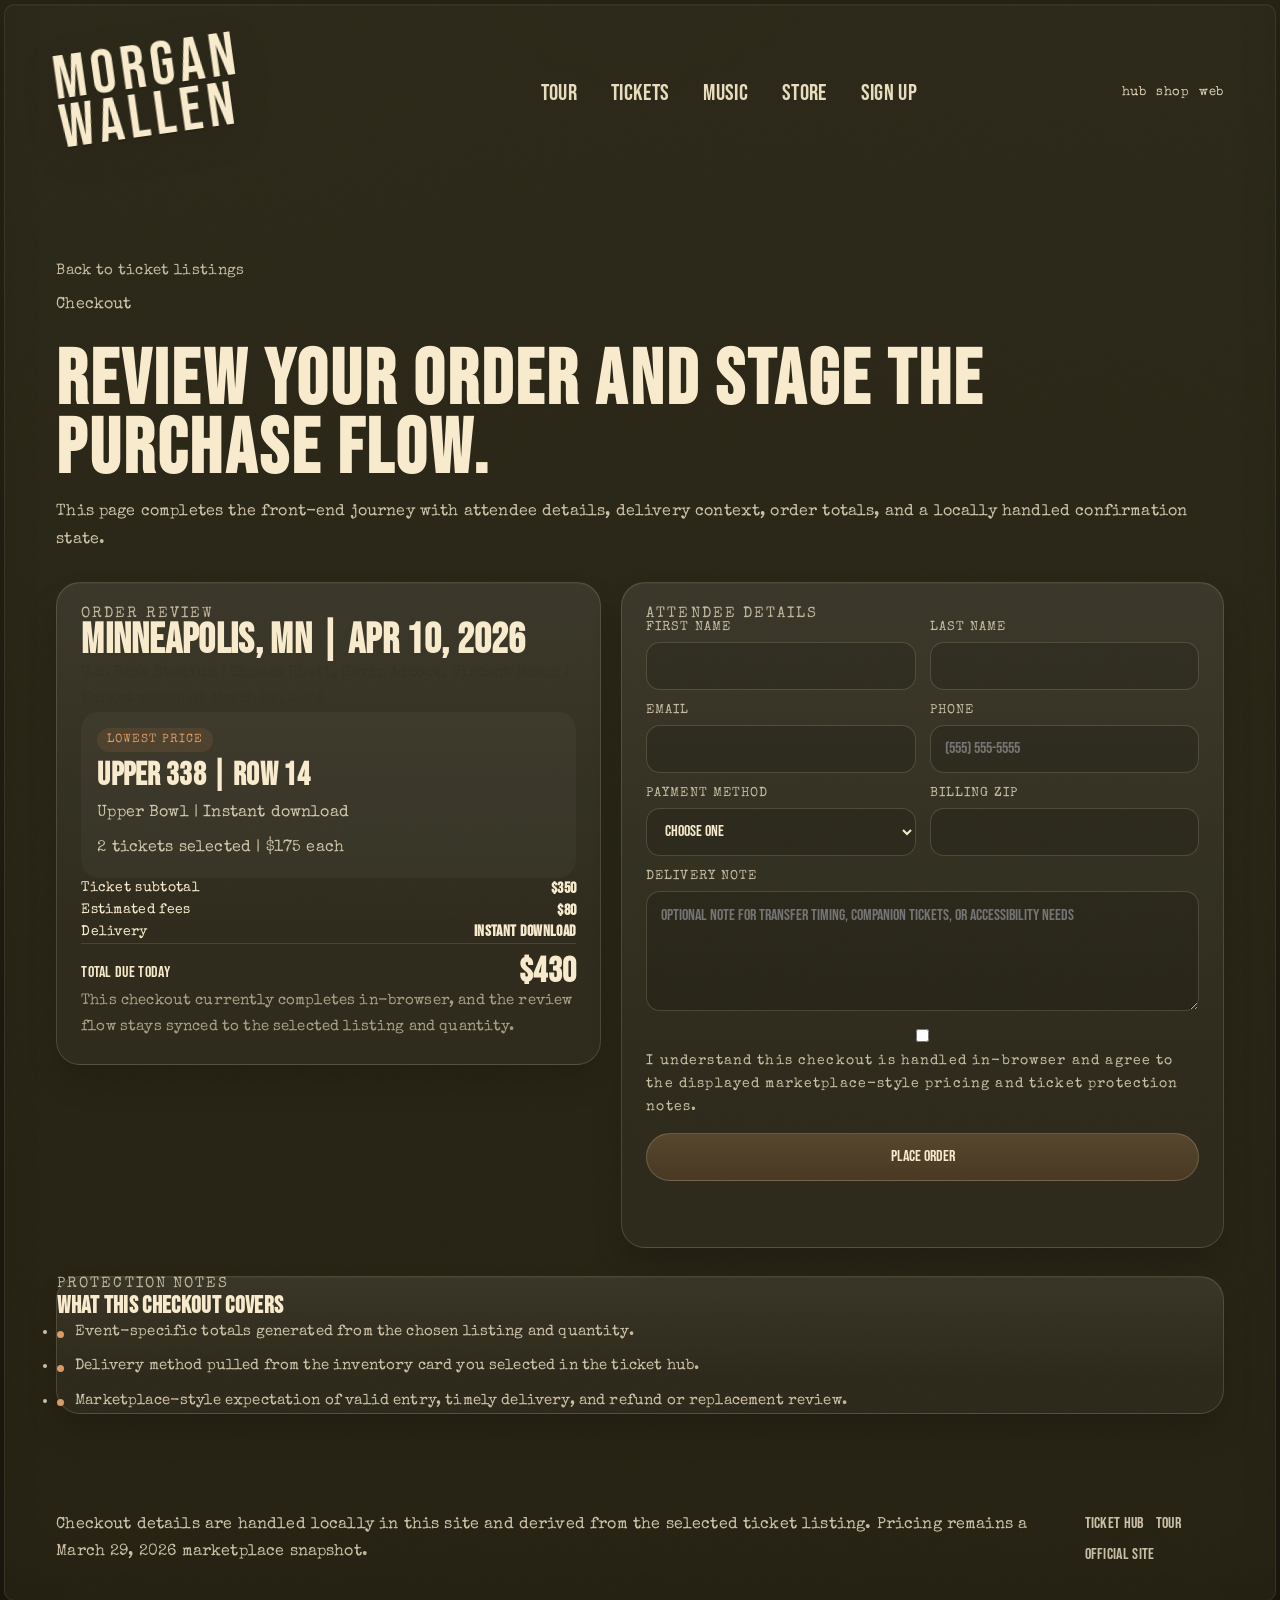
==== checkout.html @ 9720c60f "Initial commit" ====
<!DOCTYPE html>
<html lang="en">
<head>
  <meta charset="UTF-8" />
  <meta name="viewport" content="width=device-width, initial-scale=1.0" />
  <title>Morgan Wallen Tickets | Checkout</title>
  <link rel="preconnect" href="https://fonts.googleapis.com" />
  <link rel="preconnect" href="https://fonts.gstatic.com" crossorigin />
  <link href="https://fonts.googleapis.com/css2?family=Bebas+Neue&family=Special+Elite&display=swap" rel="stylesheet" />
  <link rel="stylesheet" href="specialized.css" />
  <script src="site.js" defer></script>
</head>
<body data-page="checkout">
  <div class="site-shell">
    <header class="topbar">
      <a class="brand" href="index.html#home" aria-label="Morgan Wallen home">
        <span>Morgan</span>
        <span>Wallen</span>
      </a>

      <nav aria-label="Primary">
        <ul class="nav-links">
          <li><a href="index.html#tour">Tour</a></li>
          <li><a href="tickets.html">Tickets</a></li>
          <li><a href="index.html#music">Music</a></li>
          <li><a href="index.html#store">Store</a></li>
          <li><a href="index.html#signup">Sign Up</a></li>
        </ul>
      </nav>

      <div class="socials" aria-label="Quick links">
        <a class="social-link" href="tickets.html" aria-label="Ticket hub">hub</a>
        <a class="social-link" href="https://shop.morganwallen.com/" target="_blank" rel="noreferrer" aria-label="Official store">shop</a>
        <a class="social-link" href="https://morganwallen.com/" target="_blank" rel="noreferrer" aria-label="Official site">web</a>
      </div>
    </header>

    <main class="checkout-page">
      <noscript class="no-script">Enable JavaScript to load the selected event and submit the checkout form.</noscript>

      <section class="checkout-hero">
        <a class="back-link" id="checkoutBackLink" href="tickets.html">Back to ticket listings</a>
        <p class="eyebrow">Checkout</p>
        <h1>Review your order and stage the purchase flow.</h1>
        <p>
          This page completes the front-end journey with attendee details, delivery context, order totals, and a locally handled confirmation state.
        </p>
      </section>

      <section class="checkout-layout">
        <article class="checkout-panel">
          <p class="eyebrow">Order Review</p>
          <h2 id="checkoutEventTitle">Loading event...</h2>
          <p class="checkout-meta" id="checkoutEventMeta"></p>

          <div class="checkout-ticket-card" id="checkoutTicketCard"></div>

          <div class="checkout-line">
            <span>Ticket subtotal</span>
            <strong id="checkoutSubtotal">$0</strong>
          </div>

          <div class="checkout-line">
            <span>Estimated fees</span>
            <strong id="checkoutFees">$0</strong>
          </div>

          <div class="checkout-line">
            <span>Delivery</span>
            <strong id="checkoutDeliveryValue">Mobile transfer</strong>
          </div>

          <div class="checkout-total">
            <span>Total due today</span>
            <strong id="checkoutTotal">$0</strong>
          </div>

          <p class="field-help">
            This checkout currently completes in-browser, and the review flow stays synced to the selected listing and quantity.
          </p>
        </article>

        <article class="checkout-panel">
          <p class="eyebrow">Attendee Details</p>
          <form class="checkout-form" id="checkoutForm">
            <div class="checkout-field-grid">
              <label class="checkout-field">
                <span>First name</span>
                <input type="text" name="firstName" required />
              </label>

              <label class="checkout-field">
                <span>Last name</span>
                <input type="text" name="lastName" required />
              </label>
            </div>

            <div class="checkout-field-grid">
              <label class="checkout-field">
                <span>Email</span>
                <input type="email" name="email" required />
              </label>

              <label class="checkout-field">
                <span>Phone</span>
                <input type="tel" name="phone" placeholder="(555) 555-5555" required />
              </label>
            </div>

            <div class="checkout-field-grid">
              <label class="checkout-field">
                <span>Payment method</span>
                <select name="paymentMethod" required>
                  <option value="">Choose one</option>
                  <option value="card">Card</option>
                  <option value="paypal">PayPal</option>
                  <option value="apple-pay">Apple Pay</option>
                </select>
              </label>

              <label class="checkout-field">
                <span>Billing zip</span>
                <input type="text" name="zip" maxlength="10" required />
              </label>
            </div>

            <label class="checkout-field">
              <span>Delivery note</span>
              <textarea name="note" placeholder="Optional note for transfer timing, companion tickets, or accessibility needs"></textarea>
            </label>

            <label class="checkbox-row">
              <input type="checkbox" name="terms" required />
              <span>I understand this checkout is handled in-browser and agree to the displayed marketplace-style pricing and ticket protection notes.</span>
            </label>

            <button class="checkout-submit" type="submit">Place Order</button>
          </form>

          <p class="form-message" id="checkoutMessage" aria-live="polite"></p>
        </article>
      </section>

      <section class="help-panel">
        <p class="eyebrow">Protection Notes</p>
        <h2>What this checkout covers</h2>

        <ul class="help-list">
          <li>Event-specific totals generated from the chosen listing and quantity.</li>
          <li>Delivery method pulled from the inventory card you selected in the ticket hub.</li>
          <li>Marketplace-style expectation of valid entry, timely delivery, and refund or replacement review.</li>
        </ul>
      </section>
    </main>

    <footer class="site-footer">
      <p>
        Checkout details are handled locally in this site and derived from the selected ticket listing. Pricing remains a March 29, 2026 marketplace snapshot.
      </p>

      <div class="footer-links">
        <a href="tickets.html">Ticket Hub</a>
        <a href="index.html#tour">Tour</a>
        <a href="https://morganwallen.com/" target="_blank" rel="noreferrer">Official Site</a>
      </div>
    </footer>
  </div>
</body>
</html>
---- specialized.css ----
:root {
  --night: #2a2718;
  --night-soft: #221f13;
  --night-lift: #393423;
  --paper: #e7d4a8;
  --paper-soft: #f2e3bf;
  --paper-deep: #dcc38f;
  --paper-line: rgba(74, 63, 37, 0.5);
  --ink: #373222;
  --ink-soft: rgba(55, 50, 34, 0.72);
  --cream: #f8ebcd;
  --accent: #be7b4a;
  --accent-strong: #da9b64;
  --accent-soft: rgba(190, 123, 74, 0.14);
  --card-dark: rgba(255, 247, 227, 0.06);
  --card-border: rgba(255, 240, 205, 0.14);
  --shadow: rgba(0, 0, 0, 0.26);
  --success: #31583d;
}

* {
  box-sizing: border-box;
  margin: 0;
  padding: 0;
}

html {
  scroll-behavior: smooth;
}

body {
  min-height: 100vh;
  background: linear-gradient(180deg, #262315 0%, #1c190f 100%);
  color: var(--cream);
  font-family: "Bebas Neue", sans-serif;
  letter-spacing: 0.02em;
  overflow-x: hidden;
}

body::before,
body::after {
  content: "";
  position: fixed;
  inset: 0;
  pointer-events: none;
}

body::before {
  opacity: 0.09;
  background-image:
    url("data:image/svg+xml,%3Csvg xmlns='http://www.w3.org/2000/svg' width='180' height='180' viewBox='0 0 180 180'%3E%3Cfilter id='n'%3E%3CfeTurbulence type='fractalNoise' baseFrequency='0.78' numOctaves='2'/%3E%3C/filter%3E%3Crect width='100%25' height='100%25' filter='url(%23n)' opacity='0.88'/%3E%3C/svg%3E");
  mix-blend-mode: soft-light;
}

body::after {
  opacity: 0.08;
  background:
    radial-gradient(circle at top, rgba(255, 245, 215, 0.05), transparent 26%),
    linear-gradient(180deg, rgba(255, 255, 255, 0.03), transparent 18%);
}

a {
  color: inherit;
}

button,
input,
select,
textarea {
  font: inherit;
}

.site-shell {
  position: relative;
  isolation: isolate;
  width: min(calc(100% - 8px), 1920px);
  min-height: calc(100vh - 8px);
  margin: 4px auto;
  overflow: hidden;
  border: 1px solid rgba(255, 240, 205, 0.08);
  border-radius: 10px;
  background: linear-gradient(180deg, #2b2819 0%, #262213 100%);
  box-shadow:
    0 16px 36px rgba(0, 0, 0, 0.24),
    inset 0 1px 0 rgba(255, 255, 255, 0.04);
}

.site-shell::before,
.site-shell::after {
  content: "";
  position: absolute;
  inset: 0;
  pointer-events: none;
}

.site-shell::before {
  opacity: 0.2;
  background:
    radial-gradient(circle at 18% 16%, rgba(255, 255, 255, 0.04), transparent 24%),
    url("data:image/svg+xml,%3Csvg xmlns='http://www.w3.org/2000/svg' width='260' height='260' viewBox='0 0 260 260'%3E%3Cfilter id='n'%3E%3CfeTurbulence type='fractalNoise' baseFrequency='0.95' numOctaves='2'/%3E%3C/filter%3E%3Crect width='100%25' height='100%25' filter='url(%23n)' opacity='0.6'/%3E%3C/svg%3E");
  mix-blend-mode: overlay;
}

.site-shell::after {
  box-shadow: inset 0 -30px 40px rgba(0, 0, 0, 0.08);
}

.topbar {
  position: relative;
  z-index: 2;
  display: grid;
  grid-template-columns: minmax(220px, 280px) minmax(0, 1fr) auto;
  align-items: center;
  gap: 34px;
  padding: clamp(26px, 3vw, 42px) clamp(24px, 4vw, 58px) 48px;
}

.brand {
  display: inline-flex;
  flex-direction: column;
  align-items: flex-start;
  width: fit-content;
  text-decoration: none;
  color: var(--cream);
  transform: rotate(-8deg);
  filter: drop-shadow(0 10px 18px rgba(0, 0, 0, 0.12));
}

.brand span {
  display: block;
  font-size: clamp(3.9rem, 4.3vw, 5.8rem);
  line-height: 0.79;
  letter-spacing: 0.08em;
  text-shadow: 0 2px 0 rgba(0, 0, 0, 0.12);
}

.nav-links {
  display: flex;
  justify-content: center;
  flex-wrap: wrap;
  gap: 18px 34px;
  list-style: none;
}

.nav-links a {
  display: inline-flex;
  align-items: center;
  min-height: 42px;
  color: rgba(248, 235, 205, 0.92);
  text-decoration: none;
  font-size: clamp(1.45rem, 1.6vw, 2rem);
  transition: color 0.2s ease, transform 0.2s ease;
}

.nav-links a:hover,
.nav-links a:focus-visible,
.social-link:hover,
.social-link:focus-visible,
.footer-links a:hover,
.footer-links a:focus-visible,
.text-link:hover,
.text-link:focus-visible,
.back-link:hover,
.back-link:focus-visible {
  color: #fff8e8;
  transform: translateY(-2px);
}

.socials {
  display: flex;
  align-items: center;
  justify-content: flex-end;
  flex-wrap: wrap;
  gap: 10px;
}

.social-link {
  display: inline-flex;
  align-items: center;
  justify-content: center;
  min-height: 34px;
  text-decoration: none;
  color: rgba(248, 235, 205, 0.88);
  font-family: "Special Elite", serif;
  font-size: 0.82rem;
  letter-spacing: 0.04em;
  transition: transform 0.2s ease, color 0.2s ease;
}

.no-script {
  display: block;
  margin: 0 58px 24px;
  padding: 14px 16px;
  border: 1px solid rgba(255, 240, 205, 0.18);
  border-radius: 16px;
  background: rgba(255, 255, 255, 0.03);
  color: rgba(248, 235, 205, 0.88);
  font-family: "Special Elite", serif;
  font-size: 0.92rem;
}

.hero-stage,
.content-stage,
.signup-stage,
.ticket-page,
.checkout-page {
  position: relative;
  z-index: 1;
}

.hero-stage {
  display: grid;
  grid-template-columns: minmax(0, 1.1fr) minmax(320px, 0.9fr);
  gap: 28px;
  padding: 0 clamp(24px, 4vw, 58px) 74px;
}

.hero-copy,
.hero-panel,
.content-stage,
.signup-stage,
.ticket-page,
.checkout-page {
  animation: settle-in 0.7s ease both;
}

.eyebrow {
  font-family: "Special Elite", serif;
  font-size: 0.92rem;
  letter-spacing: 0.14em;
  text-transform: uppercase;
  color: rgba(248, 235, 205, 0.7);
}

.hero-copy h1,
.ticket-hero h1,
.checkout-hero h1 {
  margin-top: 14px;
  font-size: clamp(4.4rem, 6vw, 7.2rem);
  line-height: 0.9;
  letter-spacing: 0.04em;
}

.hero-text,
.section-header p,
.signup-copy p,
.ticket-hero p,
.checkout-hero p,
.faq-stage p,
.site-footer p,
.market-caption,
.order-note,
.form-message {
  font-family: "Special Elite", serif;
  font-size: 1rem;
  line-height: 1.7;
  letter-spacing: 0.01em;
  color: rgba(248, 235, 205, 0.78);
  text-transform: none;
}

.hero-actions,
.album-actions,
.footer-links {
  display: flex;
  flex-wrap: wrap;
  gap: 12px;
}

.hero-actions {
  margin-top: 22px;
}

.button,
.button-secondary,
.button-small,
.listing-button,
.checkout-submit,
.empty-button {
  display: inline-flex;
  align-items: center;
  justify-content: center;
  min-height: 48px;
  padding: 0 18px;
  border: 1px solid rgba(255, 240, 205, 0.18);
  border-radius: 999px;
  background: linear-gradient(180deg, rgba(218, 155, 100, 0.24), rgba(190, 123, 74, 0.18));
  color: var(--cream);
  text-decoration: none;
  cursor: pointer;
  transition: transform 0.2s ease, background-color 0.2s ease, border-color 0.2s ease;
}

.button:hover,
.button:focus-visible,
.button-secondary:hover,
.button-secondary:focus-visible,
.button-small:hover,
.button-small:focus-visible,
.listing-button:hover,
.listing-button:focus-visible,
.checkout-submit:hover,
.checkout-submit:focus-visible,
.empty-button:hover,
.empty-button:focus-visible {
  transform: translateY(-2px);
  border-color: rgba(255, 240, 205, 0.34);
}

.button-secondary,
.button-small.button-secondary {
  background: rgba(255, 255, 255, 0.04);
}

.button-small {
  min-height: 40px;
  padding: 0 14px;
  font-size: 1rem;
}

.hero-notes {
  display: grid;
  gap: 10px;
  margin-top: 22px;
  list-style: none;
}

.hero-notes li,
.summary-protection li,
.policy-list li,
.help-list li {
  position: relative;
  padding-left: 18px;
  font-family: "Special Elite", serif;
  font-size: 0.95rem;
  line-height: 1.6;
  color: rgba(248, 235, 205, 0.78);
  text-transform: none;
}

.hero-notes li::before,
.summary-protection li::before,
.policy-list li::before,
.help-list li::before {
  content: "";
  position: absolute;
  left: 0;
  top: 0.72em;
  width: 7px;
  height: 7px;
  border-radius: 50%;
  background: var(--accent-strong);
}

.hero-panel {
  display: grid;
  gap: 18px;
}

.album-card,
.stat-card,
.media-card,
.music-card,
.merch-card,
.ticket-hero-note,
.filter-bar,
.market-card,
.zone-stage,
.listings-stage,
.listing-card,
.summary-card,
.faq-stage,
.related-card,
.checkout-panel,
.help-panel {
  border: 1px solid var(--card-border);
  border-radius: 24px;
  box-shadow:
    0 18px 30px rgba(0, 0, 0, 0.16),
    inset 0 1px 0 rgba(255, 255, 255, 0.04);
}

.album-card,
.stat-card,
.ticket-hero-note,
.filter-bar,
.summary-card,
.checkout-panel,
.help-panel {
  background:
    linear-gradient(180deg, rgba(255, 255, 255, 0.05), transparent 72%),
    rgba(255, 255, 255, 0.03);
}

.album-card {
  padding: 26px;
}

.album-card h2 {
  margin-top: 10px;
  font-size: clamp(2.4rem, 3vw, 3.6rem);
  line-height: 0.95;
}

.album-card p {
  margin-top: 12px;
  font-family: "Special Elite", serif;
  font-size: 0.98rem;
  line-height: 1.65;
  color: rgba(248, 235, 205, 0.8);
  text-transform: none;
}

.album-actions {
  margin-top: 18px;
}

.hero-stats,
.stats-ribbon,
.market-grid,
.card-grid,
.related-grid {
  display: grid;
  gap: 16px;
}

.hero-stats {
  grid-template-columns: repeat(2, minmax(0, 1fr));
}

.stats-ribbon {
  grid-template-columns: repeat(4, minmax(0, 1fr));
  padding: 0 clamp(24px, 4vw, 58px) 64px;
}

.stat-card {
  padding: 20px;
}

.stat-card strong {
  display: block;
  font-size: clamp(2.4rem, 3vw, 3.3rem);
  color: var(--cream);
}

.stat-card span {
  margin-top: 8px;
  display: block;
  font-family: "Special Elite", serif;
  font-size: 0.92rem;
  line-height: 1.55;
  color: rgba(248, 235, 205, 0.72);
  text-transform: none;
}

.paper-stage {
  position: relative;
  margin-top: 8px;
  color: var(--ink);
  padding: 118px clamp(18px, 3vw, 40px) 86px;
  background:
    radial-gradient(circle at 22% 16%, rgba(255, 255, 255, 0.16), transparent 28%),
    radial-gradient(circle at 82% 26%, rgba(193, 154, 95, 0.08), transparent 22%),
    linear-gradient(180deg, #f3e5bf 0%, var(--paper) 24%, var(--paper-deep) 100%);
  box-shadow: inset 0 18px 24px rgba(255, 255, 255, 0.12);
}

.paper-stage::before,
.paper-stage::after {
  content: "";
  position: absolute;
  left: 0;
  right: 0;
  pointer-events: none;
}

.paper-stage::before {
  top: -44px;
  height: 76px;
  background: var(--paper);
  clip-path: polygon(
    0 60%,
    4% 64%,
    8% 61%,
    12% 67%,
    16% 62%,
    20% 66%,
    24% 60%,
    28% 64%,
    32% 61%,
    36% 65%,
    40% 62%,
    44% 66%,
    48% 61%,
    52% 64%,
    56% 60%,
    60% 65%,
    64% 61%,
    68% 66%,
    72% 62%,
    76% 65%,
    80% 60%,
    84% 64%,
    88% 61%,
    92% 66%,
    96% 62%,
    100% 64%,
    100% 100%,
    0 100%
  );
  box-shadow: 0 3px 0 rgba(73, 62, 38, 0.12);
}

.paper-stage::after {
  inset: 0;
  opacity: 0.42;
  background-image:
    radial-gradient(circle at 14% 54%, rgba(121, 94, 49, 0.08), transparent 18%),
    radial-gradient(circle at 78% 24%, rgba(121, 94, 49, 0.06), transparent 15%),
    repeating-linear-gradient(90deg, transparent 0 170px, rgba(116, 90, 45, 0.045) 170px 172px),
    linear-gradient(90deg, rgba(115, 92, 51, 0.08), transparent 16%, rgba(115, 92, 51, 0.05) 50%, transparent 82%),
    linear-gradient(180deg, rgba(78, 56, 27, 0.045), transparent 20%, rgba(78, 56, 27, 0.03) 88%, transparent),
    url("data:image/svg+xml,%3Csvg xmlns='http://www.w3.org/2000/svg' width='220' height='220' viewBox='0 0 220 220'%3E%3Cfilter id='n'%3E%3CfeTurbulence type='fractalNoise' baseFrequency='0.92' numOctaves='3'/%3E%3C/filter%3E%3Crect width='100%25' height='100%25' filter='url(%23n)' opacity='0.75'/%3E%3C/svg%3E");
  mix-blend-mode: multiply;
}

.tour-wrap {
  position: relative;
  z-index: 1;
  max-width: 1380px;
  margin: 0 auto;
}

.tour-heading,
.section-header,
.ticket-hero,
.checkout-hero {
  display: flex;
  flex-direction: column;
  gap: 14px;
}

.tour-heading {
  align-items: center;
  margin-bottom: 48px;
  text-align: center;
}

.tour-heading h1 {
  font-size: clamp(5.2rem, 8vw, 9rem);
  line-height: 0.88;
  color: rgba(51, 44, 29, 0.96);
  letter-spacing: 0.08em;
}

.brush {
  width: clamp(210px, 22vw, 340px);
  height: 34px;
  border-radius: 999px;
  background:
    radial-gradient(circle at 16% 40%, rgba(255, 224, 190, 0.36), transparent 24%),
    linear-gradient(90deg, rgba(173, 96, 57, 0.88) 0%, rgba(200, 124, 80, 0.72) 48%, rgba(167, 83, 47, 0.9) 100%);
  transform: rotate(-4deg);
  box-shadow: 0 8px 18px rgba(130, 76, 48, 0.14);
}

.section-lead,
.tour-toolbar p,
.tour-note,
.ticket-meta,
.ticket-toolbar-note,
.faq-answer,
.related-card p,
.card-copy,
.checkout-meta,
.policy-list,
.help-list,
.field-help {
  font-family: "Special Elite", serif;
  font-size: 0.96rem;
  line-height: 1.7;
  letter-spacing: 0.01em;
  color: var(--ink-soft);
  text-transform: none;
}

.tour-toolbar {
  display: flex;
  align-items: center;
  justify-content: space-between;
  gap: 18px;
  margin-bottom: 18px;
}

.text-link,
.back-link {
  text-decoration: none;
  color: var(--ink);
  transition: color 0.2s ease, transform 0.2s ease;
}

.tour-table {
  display: grid;
  border-top: 2px solid var(--paper-line);
}

.tour-row {
  display: grid;
  grid-template-columns: minmax(0, 1.65fr) minmax(220px, 0.8fr) 220px;
  min-height: 136px;
  border-bottom: 2px solid var(--paper-line);
  transition: background-color 0.24s ease;
}

.tour-row:hover {
  background-color: rgba(73, 62, 38, 0.04);
}

.tour-row > * {
  display: flex;
  flex-direction: column;
  justify-content: center;
  padding: 26px 24px 22px;
}

.tour-main {
  gap: 10px;
}

.tour-city,
.tour-ticket {
  border-left: 2px solid var(--paper-line);
}

.tour-city {
  gap: 8px;
}

.tour-date-line,
.tour-city strong {
  font-size: clamp(2rem, 2.8vw, 3.2rem);
  line-height: 0.96;
  color: rgba(49, 41, 28, 0.96);
}

.tour-date-line {
  display: flex;
  flex-wrap: wrap;
  gap: 0.16em;
  align-items: baseline;
}

.tour-date-line span:first-child {
  color: var(--accent);
}

.sep {
  opacity: 0.48;
}

.tour-support {
  font-family: "Special Elite", serif;
  font-size: 1rem;
  line-height: 1.6;
  color: rgba(126, 73, 40, 0.92);
  text-transform: none;
}

.tour-market,
.tour-city small,
.ticket-link small,
.listing-meta,
.listing-note,
.market-card span,
.zone-price span,
.summary-line span,
.checkout-line span,
.mini-note,
.related-meta {
  font-family: "Special Elite", serif;
  font-size: 0.9rem;
  line-height: 1.5;
  text-transform: none;
}

.tour-market,
.tour-city small,
.related-meta {
  color: var(--ink-soft);
}

.ticket-link {
  width: 100%;
  height: 100%;
  min-height: 112px;
  display: flex;
  flex-direction: column;
  align-items: center;
  justify-content: center;
  gap: 6px;
  text-decoration: none;
  color: var(--ink);
  transition: color 0.2s ease, background-color 0.2s ease;
}

.ticket-link span {
  font-family: "Special Elite", serif;
  font-size: clamp(1.55rem, 2.2vw, 2.4rem);
  letter-spacing: 0.08em;
  text-transform: uppercase;
}

.ticket-link:hover,
.ticket-link:focus-visible {
  color: var(--accent);
  background: rgba(73, 62, 38, 0.03);
}

.content-stage,
.signup-stage,
.ticket-page,
.checkout-page {
  padding: 74px clamp(24px, 4vw, 58px);
}

.dark-stage {
  background:
    linear-gradient(180deg, rgba(255, 255, 255, 0.03), transparent 16%),
    linear-gradient(180deg, rgba(255, 255, 255, 0.02), transparent 70%);
}

.light-stage {
  background:
    linear-gradient(180deg, rgba(255, 255, 255, 0.04), transparent 10%),
    rgba(255, 255, 255, 0.02);
}

.section-header {
  display: grid;
  grid-template-columns: minmax(0, 1fr) minmax(280px, 0.8fr);
  align-items: end;
  gap: 20px;
  margin-bottom: 28px;
}

.section-header h2,
.listings-head h2,
.summary-card h2,
.checkout-panel h2 {
  font-size: clamp(2.6rem, 3vw, 4rem);
  line-height: 0.94;
}

.card-grid {
  grid-template-columns: repeat(3, minmax(0, 1fr));
}

.media-card,
.music-card,
.merch-card,
.related-card {
  padding: 22px;
  background:
    linear-gradient(180deg, rgba(255, 255, 255, 0.07), transparent 62%),
    rgba(255, 255, 255, 0.035);
}

.media-card h3,
.music-card h3,
.merch-card h3,
.related-card h3,
.listing-card h3 {
  font-size: 2rem;
  line-height: 1;
}

.card-kicker,
.listing-flag,
.zone-label,
.summary-kicker {
  display: inline-flex;
  align-items: center;
  width: fit-content;
  padding: 6px 10px;
  border-radius: 999px;
  background: var(--accent-soft);
  color: var(--accent-strong);
  font-family: "Special Elite", serif;
  font-size: 0.75rem;
  letter-spacing: 0.08em;
  text-transform: uppercase;
}

.card-copy {
  margin-top: 10px;
  color: rgba(248, 235, 205, 0.74);
}

.card-meta {
  margin-top: 12px;
  color: rgba(248, 235, 205, 0.62);
}

.card-actions {
  display: flex;
  gap: 10px;
  margin-top: 18px;
}

.signup-stage {
  display: grid;
  grid-template-columns: minmax(0, 1fr) minmax(320px, 0.9fr);
  gap: 28px;
  align-items: center;
}

.signup-copy h2 {
  margin-top: 10px;
  font-size: clamp(2.8rem, 4vw, 4.8rem);
  line-height: 0.94;
}

.signup-form,
.checkout-form {
  display: grid;
  gap: 14px;
  padding: 24px;
  border: 1px solid var(--card-border);
  border-radius: 24px;
  background:
    linear-gradient(180deg, rgba(255, 255, 255, 0.05), transparent 72%),
    rgba(255, 255, 255, 0.03);
}

.signup-form label,
.filter-field,
.checkout-field,
.checkout-form label {
  display: grid;
  gap: 8px;
}

.signup-form span,
.filter-field span,
.checkout-field span,
.checkout-form span {
  font-family: "Special Elite", serif;
  font-size: 0.82rem;
  letter-spacing: 0.08em;
  color: rgba(248, 235, 205, 0.74);
  text-transform: uppercase;
}

.signup-form input,
.signup-form select,
.filter-field input,
.filter-field select,
.checkout-form input,
.checkout-form select,
.checkout-form textarea {
  min-height: 48px;
  padding: 0 14px;
  border: 1px solid rgba(255, 240, 205, 0.16);
  border-radius: 14px;
  background: rgba(0, 0, 0, 0.14);
  color: var(--cream);
  outline: none;
}

.signup-form input:focus,
.signup-form select:focus,
.filter-field input:focus,
.filter-field select:focus,
.checkout-form input:focus,
.checkout-form select:focus,
.checkout-form textarea:focus {
  border-color: rgba(255, 240, 205, 0.3);
}

.form-message {
  min-height: 28px;
  margin-top: 14px;
}

.form-message.is-success {
  color: #dff2e1;
}

.ticket-page,
.checkout-page {
  display: grid;
  gap: 28px;
}

.back-link {
  width: fit-content;
  font-family: "Special Elite", serif;
  font-size: 0.92rem;
  color: rgba(248, 235, 205, 0.74);
}

.ticket-hero {
  gap: 18px;
}

.ticket-meta {
  max-width: 72ch;
}

.ticket-hero-grid {
  display: grid;
  grid-template-columns: minmax(0, 1.2fr) minmax(300px, 0.8fr);
  gap: 18px;
}

.ticket-hero-note {
  padding: 22px;
}

.ticket-chip-row,
.summary-protection,
.policy-list,
.help-list {
  display: grid;
  gap: 10px;
}

.ticket-chip-row {
  grid-template-columns: repeat(auto-fit, minmax(160px, max-content));
}

.ticket-chip {
  display: inline-flex;
  align-items: center;
  width: fit-content;
  padding: 10px 14px;
  border: 1px solid rgba(255, 240, 205, 0.14);
  border-radius: 999px;
  background: rgba(255, 255, 255, 0.03);
  font-family: "Special Elite", serif;
  font-size: 0.86rem;
  color: rgba(248, 235, 205, 0.82);
  text-transform: none;
}

.filter-bar {
  display: grid;
  grid-template-columns: repeat(6, minmax(0, 1fr));
  gap: 12px;
  padding: 20px;
}

.filter-field input[type="range"] {
  min-height: auto;
  padding: 0;
  background: transparent;
}

.ticket-layout,
.checkout-layout {
  display: grid;
  grid-template-columns: minmax(0, 1fr) 340px;
  gap: 20px;
  align-items: start;
}

.ticket-main-column {
  display: grid;
  gap: 20px;
}

.market-grid {
  grid-template-columns: repeat(4, minmax(0, 1fr));
}

.market-card,
.zone-stage,
.listings-stage,
.faq-stage {
  padding: 22px;
  background:
    linear-gradient(180deg, rgba(255, 255, 255, 0.04), transparent 64%),
    rgba(255, 255, 255, 0.03);
}

.market-card strong,
.zone-price strong,
.listing-price strong,
.summary-total strong,
.checkout-total strong,
.checkout-line strong {
  display: block;
  font-size: clamp(2rem, 2.6vw, 3rem);
  line-height: 0.9;
}

.zone-stage {
  display: grid;
  grid-template-columns: 280px minmax(0, 1fr);
  gap: 20px;
}

.seat-map {
  position: relative;
  width: 100%;
  aspect-ratio: 1;
  margin: 0 auto;
  max-width: 260px;
}

.seat-ring,
.seat-core,
.seat-stage {
  position: absolute;
  inset: 50%;
  transform: translate(-50%, -50%);
  border-radius: 50%;
}

.seat-ring {
  border: 1px solid rgba(255, 240, 205, 0.18);
}

.seat-ring.ring-upper {
  width: 100%;
  height: 100%;
  background: rgba(255, 255, 255, 0.03);
}

.seat-ring.ring-lower {
  width: 74%;
  height: 74%;
  background: rgba(218, 155, 100, 0.12);
}

.seat-ring.ring-club {
  width: 52%;
  height: 52%;
  background: rgba(255, 255, 255, 0.05);
}

.seat-core {
  width: 28%;
  height: 28%;
  background: rgba(190, 123, 74, 0.24);
}

.seat-stage {
  top: auto;
  bottom: 18px;
  width: 46%;
  height: 16%;
  transform: translate(-50%, 0);
  border-radius: 40px 40px 10px 10px;
  background: linear-gradient(180deg, rgba(255, 255, 255, 0.16), rgba(255, 255, 255, 0.04));
  display: flex;
  align-items: center;
  justify-content: center;
  font-family: "Special Elite", serif;
  font-size: 0.8rem;
  color: rgba(248, 235, 205, 0.82);
  text-transform: uppercase;
}

.zone-list {
  display: grid;
  gap: 12px;
}

.zone-item {
  appearance: none;
  display: grid;
  grid-template-columns: minmax(0, 1fr) auto;
  gap: 12px;
  width: 100%;
  padding: 14px 16px;
  border: 1px solid rgba(255, 240, 205, 0.12);
  border-radius: 16px;
  background: rgba(255, 255, 255, 0.02);
  color: var(--cream);
  font: inherit;
  text-align: left;
  cursor: pointer;
  transition:
    transform 0.2s ease,
    border-color 0.2s ease,
    background-color 0.2s ease,
    box-shadow 0.2s ease;
}

.zone-item:hover,
.zone-item:focus-visible {
  transform: translateY(-2px);
  border-color: rgba(255, 240, 205, 0.26);
  background: rgba(255, 255, 255, 0.04);
}

.zone-item.is-active {
  border-color: rgba(218, 155, 100, 0.44);
  background:
    linear-gradient(180deg, rgba(218, 155, 100, 0.12), transparent 72%),
    rgba(255, 255, 255, 0.04);
  box-shadow: 0 16px 24px rgba(0, 0, 0, 0.16);
}

.zone-item h3 {
  font-size: 2rem;
  line-height: 1;
}

.zone-item p {
  font-family: "Special Elite", serif;
  font-size: 0.88rem;
  color: rgba(248, 235, 205, 0.72);
  text-transform: none;
}

.listings-head {
  display: flex;
  align-items: end;
  justify-content: space-between;
  gap: 18px;
  margin-bottom: 18px;
}

.listing-grid {
  display: grid;
  gap: 14px;
}

.listing-card {
  display: grid;
  grid-template-columns: minmax(0, 1fr) auto;
  gap: 16px;
  align-items: center;
  padding: 20px;
  background:
    linear-gradient(180deg, rgba(255, 255, 255, 0.05), transparent 66%),
    rgba(255, 255, 255, 0.03);
}

.listing-card.is-selected {
  border-color: rgba(255, 240, 205, 0.34);
  background:
    linear-gradient(180deg, rgba(218, 155, 100, 0.16), transparent 66%),
    rgba(255, 255, 255, 0.04);
}

.listing-copy {
  display: grid;
  gap: 8px;
}

.listing-topline,
.summary-line,
.checkout-line {
  display: flex;
  align-items: center;
  justify-content: space-between;
  gap: 12px;
}

.listing-price {
  text-align: right;
}

.listing-price strong {
  font-size: 2.1rem;
}

.listing-button {
  min-width: 142px;
}

.listing-button.is-selected {
  background: rgba(255, 255, 255, 0.06);
}

.empty-state {
  padding: 24px;
  border: 1px dashed rgba(255, 240, 205, 0.24);
  border-radius: 20px;
  text-align: center;
}

.summary-card {
  position: sticky;
  top: 20px;
  display: grid;
  gap: 16px;
  padding: 22px;
}

.summary-ticket,
.checkout-ticket-card {
  display: grid;
  gap: 8px;
  padding: 16px;
  border-radius: 18px;
  background: rgba(255, 255, 255, 0.03);
}

.summary-ticket h3,
.checkout-ticket-card h3 {
  font-size: 2rem;
  line-height: 1;
}

.summary-line strong,
.checkout-line strong {
  font-size: 1rem;
}

.summary-total,
.checkout-total {
  display: flex;
  align-items: center;
  justify-content: space-between;
  gap: 12px;
  padding-top: 12px;
  border-top: 1px solid rgba(255, 240, 205, 0.12);
}

.summary-total strong,
.checkout-total strong {
  font-size: 2.2rem;
}

.summary-checkout {
  width: 100%;
}

.faq-stage details {
  padding: 14px 0;
  border-top: 1px solid rgba(255, 240, 205, 0.1);
}

.faq-stage details:first-of-type {
  border-top: 0;
}

.faq-stage summary {
  cursor: pointer;
  list-style: none;
  font-size: 1.45rem;
}

.faq-stage summary::-webkit-details-marker {
  display: none;
}

.faq-answer {
  margin-top: 10px;
  color: rgba(248, 235, 205, 0.72);
}

.related-grid {
  grid-template-columns: repeat(4, minmax(0, 1fr));
}

.related-card {
  display: grid;
  gap: 10px;
}

.related-card .button-small {
  width: fit-content;
}

.checkout-layout {
  grid-template-columns: minmax(0, 0.95fr) minmax(0, 1.05fr);
}

.checkout-panel {
  padding: 24px;
}

.checkout-form {
  padding: 0;
  border: 0;
  background: none;
  box-shadow: none;
}

.checkout-field-grid {
  display: grid;
  grid-template-columns: repeat(2, minmax(0, 1fr));
  gap: 14px;
}

.checkout-form textarea {
  min-height: 120px;
  padding: 14px;
  resize: vertical;
}

.checkbox-row {
  display: flex;
  gap: 10px;
  align-items: start;
}

.checkbox-row input {
  margin-top: 4px;
  min-height: auto;
}

.checkbox-row span {
  font-family: "Special Elite", serif;
  font-size: 0.9rem;
  line-height: 1.6;
  color: rgba(248, 235, 205, 0.76);
  text-transform: none;
}

.checkout-submit {
  width: 100%;
}

.field-help {
  color: rgba(248, 235, 205, 0.6);
}

.site-footer {
  display: flex;
  align-items: center;
  justify-content: space-between;
  gap: 24px;
  padding: 24px clamp(24px, 4vw, 58px) 34px;
}

.footer-links a {
  text-decoration: none;
  color: rgba(248, 235, 205, 0.78);
  transition: color 0.2s ease, transform 0.2s ease;
}

@keyframes settle-in {
  from {
    opacity: 0;
    transform: translateY(26px);
  }

  to {
    opacity: 1;
    transform: translateY(0);
  }
}

@media (max-width: 1180px) {
  .topbar,
  .hero-stage,
  .section-header,
  .signup-stage,
  .ticket-hero-grid,
  .ticket-layout,
  .checkout-layout {
    grid-template-columns: 1fr;
  }

  .topbar {
    justify-items: center;
    text-align: center;
    gap: 24px;
  }

  .brand {
    align-items: center;
  }

  .socials,
  .hero-actions,
  .footer-links {
    justify-content: center;
  }

  .stats-ribbon,
  .market-grid,
  .card-grid,
  .related-grid {
    grid-template-columns: repeat(2, minmax(0, 1fr));
  }

  .summary-card {
    position: static;
  }

  .filter-bar {
    grid-template-columns: repeat(3, minmax(0, 1fr));
  }

  .zone-stage {
    grid-template-columns: 1fr;
  }

  .seat-map {
    max-width: 220px;
  }
}

@media (max-width: 860px) {
  .site-shell {
    width: min(calc(100% - 6px), 1540px);
    min-height: calc(100vh - 6px);
    margin: 3px auto;
    border-radius: 8px;
  }

  .topbar {
    padding: 26px 18px 42px;
  }

  .nav-links {
    gap: 12px 18px;
  }

  .hero-stage,
  .content-stage,
  .signup-stage,
  .ticket-page,
  .checkout-page {
    padding: 54px 18px;
  }

  .stats-ribbon {
    padding: 0 18px 46px;
  }

  .paper-stage {
    padding: 98px 16px 54px;
  }

  .tour-toolbar,
  .site-footer,
  .listings-head {
    flex-direction: column;
    align-items: flex-start;
  }

  .tour-row {
    grid-template-columns: 1fr;
  }

  .tour-city,
  .tour-ticket {
    border-left: 0;
    border-top: 2px solid var(--paper-line);
  }

  .ticket-link {
    min-height: 90px;
  }

  .filter-bar,
  .stats-ribbon,
  .market-grid,
  .card-grid,
  .related-grid,
  .checkout-field-grid {
    grid-template-columns: 1fr;
  }

  .listing-card {
    grid-template-columns: 1fr;
  }
}

@media (max-width: 620px) {
  .hero-copy h1,
  .ticket-hero h1,
  .checkout-hero h1 {
    font-size: clamp(3.4rem, 15vw, 5.2rem);
  }

  .tour-date-line,
  .tour-city strong {
    font-size: clamp(1.9rem, 9vw, 2.5rem);
  }

  .summary-card,
  .filter-bar,
  .market-card,
  .zone-stage,
  .listings-stage,
  .faq-stage,
  .checkout-panel,
  .album-card,
  .stat-card,
  .media-card,
  .music-card,
  .merch-card {
    border-radius: 18px;
  }
}

@media (prefers-reduced-motion: reduce) {
  html {
    scroll-behavior: auto;
  }

  *,
  *::before,
  *::after {
    animation: none !important;
    transition-duration: 0.01ms !important;
    transition-delay: 0ms !important;
  }
}
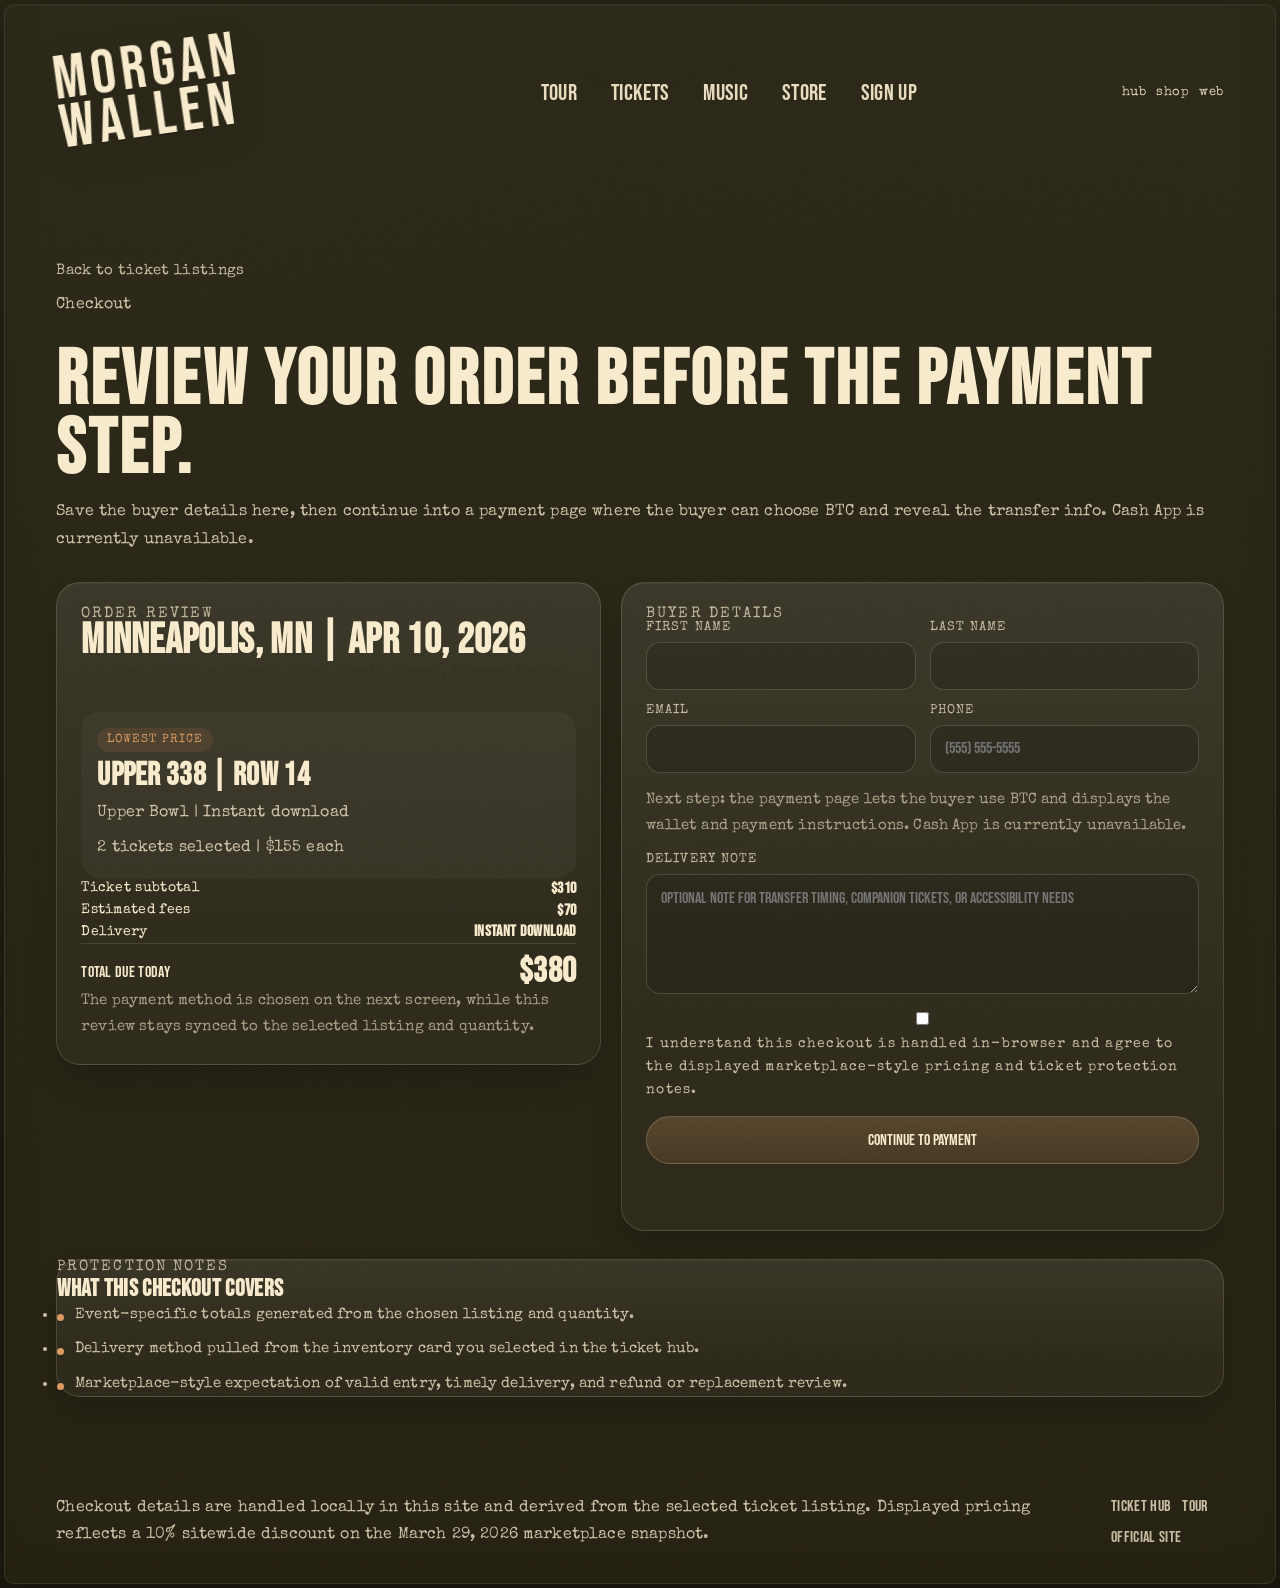
==== commit 8927790b: "Add payment step and apply sitewide discount" ====
--- a/checkout.html
+++ b/checkout.html
@@ -36,14 +36,14 @@
     </header>
 
     <main class="checkout-page">
-      <noscript class="no-script">Enable JavaScript to load the selected event and submit the checkout form.</noscript>
+      <noscript class="no-script">Enable JavaScript to load the selected event and continue into the payment step.</noscript>
 
       <section class="checkout-hero">
         <a class="back-link" id="checkoutBackLink" href="tickets.html">Back to ticket listings</a>
         <p class="eyebrow">Checkout</p>
-        <h1>Review your order and stage the purchase flow.</h1>
+        <h1>Review your order before the payment step.</h1>
         <p>
-          This page completes the front-end journey with attendee details, delivery context, order totals, and a locally handled confirmation state.
+          Save the buyer details here, then continue into a payment page where the buyer can choose BTC and reveal the transfer info. Cash App is currently unavailable.
         </p>
       </section>
 
@@ -76,12 +76,12 @@
           </div>
 
           <p class="field-help">
-            This checkout currently completes in-browser, and the review flow stays synced to the selected listing and quantity.
+            The payment method is chosen on the next screen, while this review stays synced to the selected listing and quantity.
           </p>
         </article>
 
         <article class="checkout-panel">
-          <p class="eyebrow">Attendee Details</p>
+          <p class="eyebrow">Buyer Details</p>
           <form class="checkout-form" id="checkoutForm">
             <div class="checkout-field-grid">
               <label class="checkout-field">
@@ -107,22 +107,9 @@
               </label>
             </div>
 
-            <div class="checkout-field-grid">
-              <label class="checkout-field">
-                <span>Payment method</span>
-                <select name="paymentMethod" required>
-                  <option value="">Choose one</option>
-                  <option value="card">Card</option>
-                  <option value="paypal">PayPal</option>
-                  <option value="apple-pay">Apple Pay</option>
-                </select>
-              </label>
-
-              <label class="checkout-field">
-                <span>Billing zip</span>
-                <input type="text" name="zip" maxlength="10" required />
-              </label>
-            </div>
+            <p class="field-help">
+              Next step: the payment page lets the buyer use BTC and displays the wallet and payment instructions. Cash App is currently unavailable.
+            </p>
 
             <label class="checkout-field">
               <span>Delivery note</span>
@@ -134,7 +121,7 @@
               <span>I understand this checkout is handled in-browser and agree to the displayed marketplace-style pricing and ticket protection notes.</span>
             </label>
 
-            <button class="checkout-submit" type="submit">Place Order</button>
+            <button class="checkout-submit" type="submit">Continue to Payment</button>
           </form>
 
           <p class="form-message" id="checkoutMessage" aria-live="polite"></p>
@@ -155,7 +142,7 @@
 
     <footer class="site-footer">
       <p>
-        Checkout details are handled locally in this site and derived from the selected ticket listing. Pricing remains a March 29, 2026 marketplace snapshot.
+        Checkout details are handled locally in this site and derived from the selected ticket listing. Displayed pricing reflects a 10% sitewide discount on the March 29, 2026 marketplace snapshot.
       </p>
 
       <div class="footer-links">
--- a/specialized.css
+++ b/specialized.css
@@ -1321,6 +1321,128 @@
   color: rgba(248, 235, 205, 0.6);
 }
 
+.payment-method-grid {
+  display: grid;
+  grid-template-columns: repeat(2, minmax(0, 1fr));
+  gap: 14px;
+  margin-top: 18px;
+}
+
+.payment-method-button {
+  display: grid;
+  gap: 10px;
+  padding: 18px;
+  border: 1px solid rgba(255, 240, 205, 0.16);
+  border-radius: 22px;
+  background:
+    linear-gradient(180deg, rgba(255, 255, 255, 0.05), transparent 72%),
+    rgba(255, 255, 255, 0.03);
+  color: var(--cream);
+  text-align: left;
+  cursor: pointer;
+  transition: transform 0.2s ease, border-color 0.2s ease, background-color 0.2s ease;
+}
+
+.payment-method-button:hover,
+.payment-method-button:focus-visible,
+.payment-method-button.is-selected {
+  transform: translateY(-2px);
+  border-color: rgba(255, 240, 205, 0.34);
+  background:
+    linear-gradient(180deg, rgba(218, 155, 100, 0.18), transparent 78%),
+    rgba(255, 255, 255, 0.05);
+}
+
+.payment-method-button strong {
+  font-size: 1.5rem;
+  line-height: 1.05;
+}
+
+.payment-method-button:disabled,
+.payment-method-button.is-unavailable {
+  opacity: 0.58;
+  cursor: not-allowed;
+  transform: none;
+  border-color: rgba(255, 240, 205, 0.14);
+  background:
+    linear-gradient(180deg, rgba(255, 255, 255, 0.03), transparent 72%),
+    rgba(255, 255, 255, 0.02);
+}
+
+.payment-method-button small,
+.payment-address-label {
+  font-family: "Special Elite", serif;
+  font-size: 0.86rem;
+  letter-spacing: 0.04em;
+  color: rgba(248, 235, 205, 0.72);
+  text-transform: none;
+}
+
+.payment-detail-card {
+  display: grid;
+  gap: 16px;
+  margin-top: 18px;
+  padding: 20px;
+  border: 1px solid rgba(255, 240, 205, 0.12);
+  border-radius: 22px;
+  background:
+    linear-gradient(180deg, rgba(255, 255, 255, 0.05), transparent 72%),
+    rgba(255, 255, 255, 0.03);
+}
+
+.payment-detail-card h3 {
+  font-size: 2rem;
+  line-height: 1;
+}
+
+.payment-instruction-list {
+  display: grid;
+  gap: 10px;
+}
+
+.payment-instruction-list li {
+  position: relative;
+  padding-left: 18px;
+  font-family: "Special Elite", serif;
+  font-size: 0.95rem;
+  line-height: 1.6;
+  color: rgba(248, 235, 205, 0.78);
+  text-transform: none;
+}
+
+.payment-instruction-list li::before {
+  content: "";
+  position: absolute;
+  left: 0;
+  top: 0.72em;
+  width: 7px;
+  height: 7px;
+  border-radius: 50%;
+  background: var(--accent-strong);
+}
+
+.payment-address-block {
+  display: grid;
+  gap: 8px;
+  padding: 16px;
+  border: 1px solid rgba(255, 240, 205, 0.14);
+  border-radius: 18px;
+  background: rgba(0, 0, 0, 0.14);
+}
+
+.payment-address-value {
+  font-size: 1rem;
+  line-height: 1.7;
+  word-break: break-all;
+}
+
+.payment-actions {
+  display: flex;
+  flex-wrap: wrap;
+  gap: 12px;
+  margin-top: 16px;
+}
+
 .site-footer {
   display: flex;
   align-items: center;
@@ -1372,6 +1494,10 @@
   .hero-actions,
   .footer-links {
     justify-content: center;
+  }
+
+  .payment-method-grid {
+    grid-template-columns: 1fr;
   }
 
   .stats-ribbon,
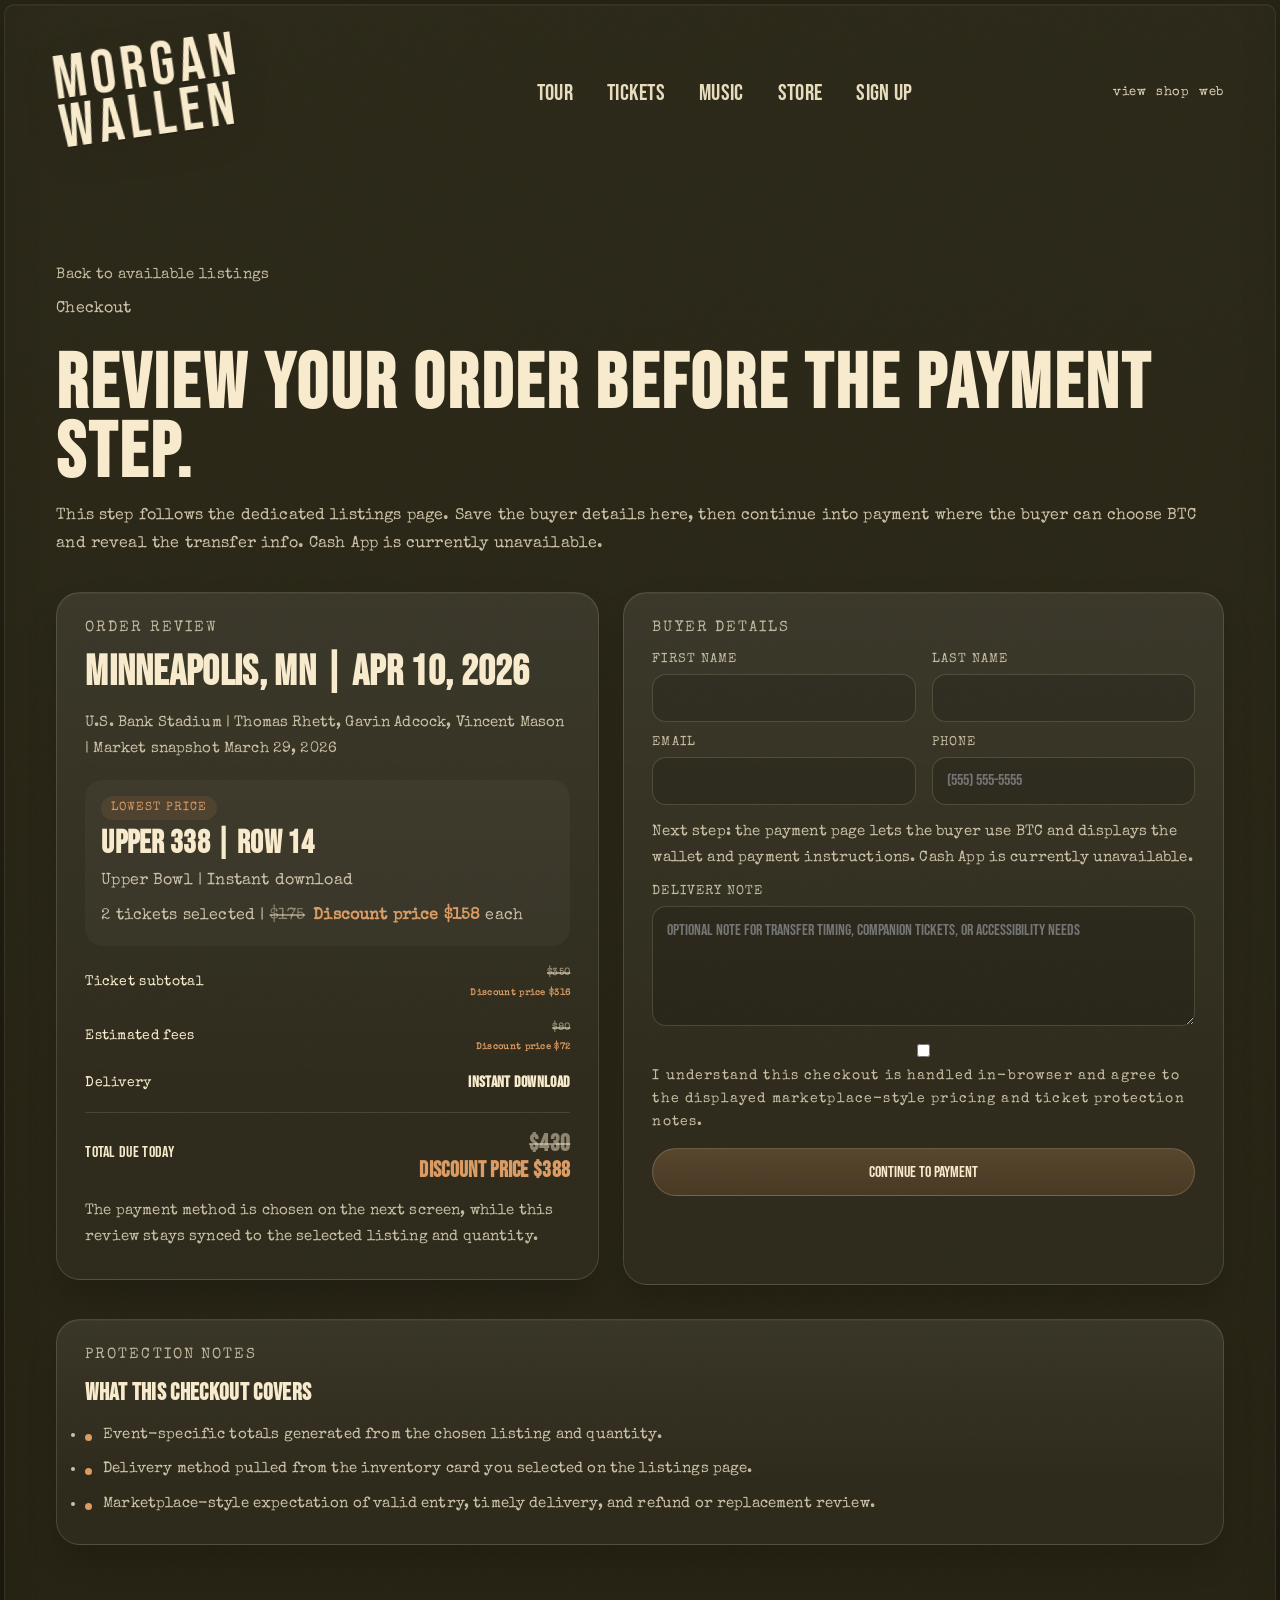
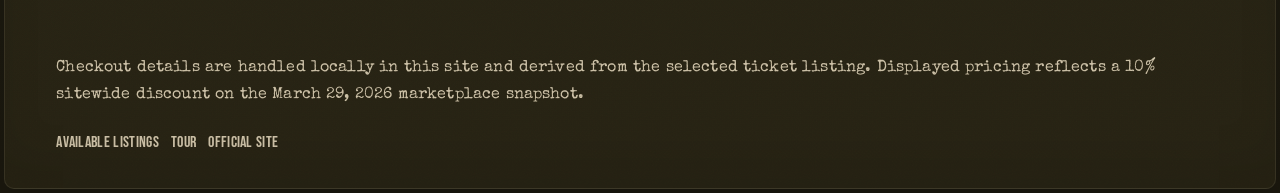
==== commit c61da413: "Split event overview from listings flow" ====
--- a/checkout.html
+++ b/checkout.html
@@ -29,7 +29,7 @@
       </nav>
 
       <div class="socials" aria-label="Quick links">
-        <a class="social-link" href="tickets.html" aria-label="Ticket hub">hub</a>
+        <a class="social-link" href="tickets.html" aria-label="Event overview">view</a>
         <a class="social-link" href="https://shop.morganwallen.com/" target="_blank" rel="noreferrer" aria-label="Official store">shop</a>
         <a class="social-link" href="https://morganwallen.com/" target="_blank" rel="noreferrer" aria-label="Official site">web</a>
       </div>
@@ -39,11 +39,11 @@
       <noscript class="no-script">Enable JavaScript to load the selected event and continue into the payment step.</noscript>
 
       <section class="checkout-hero">
-        <a class="back-link" id="checkoutBackLink" href="tickets.html">Back to ticket listings</a>
+        <a class="back-link" id="checkoutBackLink" href="listings.html">Back to available listings</a>
         <p class="eyebrow">Checkout</p>
         <h1>Review your order before the payment step.</h1>
         <p>
-          Save the buyer details here, then continue into a payment page where the buyer can choose BTC and reveal the transfer info. Cash App is currently unavailable.
+          This step follows the dedicated listings page. Save the buyer details here, then continue into payment where the buyer can choose BTC and reveal the transfer info. Cash App is currently unavailable.
         </p>
       </section>
 
@@ -134,7 +134,7 @@
 
         <ul class="help-list">
           <li>Event-specific totals generated from the chosen listing and quantity.</li>
-          <li>Delivery method pulled from the inventory card you selected in the ticket hub.</li>
+          <li>Delivery method pulled from the inventory card you selected on the listings page.</li>
           <li>Marketplace-style expectation of valid entry, timely delivery, and refund or replacement review.</li>
         </ul>
       </section>
@@ -146,7 +146,7 @@
       </p>
 
       <div class="footer-links">
-        <a href="tickets.html">Ticket Hub</a>
+        <a href="listings.html">Available Listings</a>
         <a href="index.html#tour">Tour</a>
         <a href="https://morganwallen.com/" target="_blank" rel="noreferrer">Official Site</a>
       </div>
--- a/specialized.css
+++ b/specialized.css
@@ -111,8 +111,8 @@
   display: grid;
   grid-template-columns: minmax(220px, 280px) minmax(0, 1fr) auto;
   align-items: center;
-  gap: 34px;
-  padding: clamp(26px, 3vw, 42px) clamp(24px, 4vw, 58px) 48px;
+  gap: 28px;
+  padding: clamp(26px, 3vw, 42px) clamp(24px, 4vw, 58px) 44px;
 }
 
 .brand {
@@ -211,8 +211,8 @@
 .hero-stage {
   display: grid;
   grid-template-columns: minmax(0, 1.1fr) minmax(320px, 0.9fr);
-  gap: 28px;
-  padding: 0 clamp(24px, 4vw, 58px) 74px;
+  gap: 34px;
+  padding: 0 clamp(24px, 4vw, 58px) 88px;
 }
 
 .hero-copy,
@@ -363,9 +363,11 @@
 .music-card,
 .merch-card,
 .ticket-hero-note,
+.browse-strip,
 .filter-bar,
 .market-card,
 .zone-stage,
+.listing-launch,
 .listings-stage,
 .listing-card,
 .summary-card,
@@ -383,7 +385,9 @@
 .album-card,
 .stat-card,
 .ticket-hero-note,
+.browse-strip,
 .filter-bar,
+.listing-launch,
 .summary-card,
 .checkout-panel,
 .help-panel {
@@ -720,7 +724,7 @@
 .signup-stage,
 .ticket-page,
 .checkout-page {
-  padding: 74px clamp(24px, 4vw, 58px);
+  padding: 82px clamp(24px, 4vw, 58px);
 }
 
 .dark-stage {
@@ -739,19 +743,22 @@
   display: grid;
   grid-template-columns: minmax(0, 1fr) minmax(280px, 0.8fr);
   align-items: end;
-  gap: 20px;
-  margin-bottom: 28px;
+  gap: 24px;
+  margin-bottom: 34px;
 }
 
 .section-header h2,
 .listings-head h2,
 .summary-card h2,
-.checkout-panel h2 {
+.checkout-panel h2,
+.listing-launch h2,
+.zone-stage-copy h2 {
   font-size: clamp(2.6rem, 3vw, 4rem);
   line-height: 0.94;
 }
 
 .card-grid {
+  gap: 20px;
   grid-template-columns: repeat(3, minmax(0, 1fr));
 }
 
@@ -889,7 +896,28 @@
 .ticket-page,
 .checkout-page {
   display: grid;
-  gap: 28px;
+  gap: 34px;
+}
+
+.ticket-overview-page,
+.listings-page {
+  gap: 38px;
+}
+
+.ticket-page .ticket-meta,
+.ticket-page .ticket-toolbar-note,
+.ticket-page .section-lead,
+.ticket-page .market-caption,
+.ticket-page .related-card p,
+.ticket-page .related-meta,
+.ticket-page .faq-answer,
+.ticket-page .field-help,
+.ticket-page .order-note,
+.checkout-page .checkout-meta,
+.checkout-page .field-help,
+.checkout-page .order-note,
+.checkout-page .faq-answer {
+  color: rgba(248, 235, 205, 0.76);
 }
 
 .back-link {
@@ -915,6 +943,23 @@
 
 .ticket-hero-note {
   padding: 22px;
+}
+
+.ticket-hero-note-emphasis {
+  position: relative;
+  overflow: hidden;
+}
+
+.ticket-hero-note-emphasis::after {
+  content: "";
+  position: absolute;
+  right: -28px;
+  bottom: -34px;
+  width: 140px;
+  height: 140px;
+  border-radius: 50%;
+  background: radial-gradient(circle, rgba(218, 155, 100, 0.22), transparent 70%);
+  pointer-events: none;
 }
 
 .ticket-chip-row,
@@ -946,8 +991,53 @@
 .filter-bar {
   display: grid;
   grid-template-columns: repeat(6, minmax(0, 1fr));
+  gap: 14px;
+  padding: 24px;
+}
+
+.browse-strip {
+  display: grid;
+  grid-template-columns: minmax(0, 1fr) minmax(320px, 0.92fr);
+  gap: 18px;
+  padding: 24px;
+}
+
+.browse-strip-fields {
+  display: grid;
+  grid-template-columns: repeat(2, minmax(0, 1fr));
+  gap: 14px;
+}
+
+.browse-strip-panel {
+  display: grid;
   gap: 12px;
-  padding: 20px;
+  align-content: center;
+}
+
+.browse-strip-actions {
+  display: flex;
+  flex-wrap: wrap;
+  gap: 12px;
+  align-items: center;
+}
+
+.browse-strip-tag {
+  display: inline-flex;
+  flex-wrap: wrap;
+  gap: 6px;
+  align-items: center;
+  padding: 10px 14px;
+  border: 1px solid rgba(255, 240, 205, 0.12);
+  border-radius: 999px;
+  background: rgba(255, 255, 255, 0.03);
+  font-family: "Special Elite", serif;
+  font-size: 0.88rem;
+  color: rgba(248, 235, 205, 0.76);
+  text-transform: none;
+}
+
+.browse-strip-tag strong {
+  color: var(--cream);
 }
 
 .filter-field input[type="range"] {
@@ -960,13 +1050,21 @@
 .checkout-layout {
   display: grid;
   grid-template-columns: minmax(0, 1fr) 340px;
-  gap: 20px;
+  gap: 24px;
   align-items: start;
 }
 
+.overview-layout {
+  grid-template-columns: minmax(0, 1.06fr) 360px;
+}
+
+.listing-layout {
+  grid-template-columns: minmax(0, 1.02fr) 350px;
+}
+
 .ticket-main-column {
   display: grid;
-  gap: 20px;
+  gap: 24px;
 }
 
 .market-grid {
@@ -977,7 +1075,7 @@
 .zone-stage,
 .listings-stage,
 .faq-stage {
-  padding: 22px;
+  padding: 24px;
   background:
     linear-gradient(180deg, rgba(255, 255, 255, 0.04), transparent 64%),
     rgba(255, 255, 255, 0.03);
@@ -997,7 +1095,17 @@
 .zone-stage {
   display: grid;
   grid-template-columns: 280px minmax(0, 1fr);
-  gap: 20px;
+  gap: 22px;
+}
+
+.compact-zone-stage {
+  grid-template-columns: minmax(250px, 0.82fr) minmax(0, 1.18fr);
+}
+
+.zone-stage-copy {
+  display: grid;
+  align-content: start;
+  gap: 14px;
 }
 
 .seat-map {
@@ -1128,12 +1236,49 @@
   gap: 14px;
 }
 
+.listing-launch {
+  display: grid;
+  gap: 22px;
+  padding: 28px;
+}
+
+.listing-launch-grid {
+  display: grid;
+  grid-template-columns: repeat(4, minmax(0, 1fr));
+  gap: 14px;
+}
+
+.listing-launch-item {
+  display: grid;
+  gap: 8px;
+  padding: 16px;
+  border-radius: 18px;
+  background: rgba(255, 255, 255, 0.04);
+}
+
+.listing-launch-item span {
+  font-family: "Special Elite", serif;
+  font-size: 0.84rem;
+  color: rgba(248, 235, 205, 0.68);
+  text-transform: uppercase;
+  letter-spacing: 0.06em;
+}
+
+.listing-launch-item strong {
+  font-size: 1.6rem;
+  line-height: 1.1;
+}
+
+.listing-launch-button {
+  width: fit-content;
+}
+
 .listing-card {
   display: grid;
   grid-template-columns: minmax(0, 1fr) auto;
-  gap: 16px;
+  gap: 20px;
   align-items: center;
-  padding: 20px;
+  padding: 22px;
   background:
     linear-gradient(180deg, rgba(255, 255, 255, 0.05), transparent 66%),
     rgba(255, 255, 255, 0.03);
@@ -1161,6 +1306,9 @@
 }
 
 .listing-price {
+  display: grid;
+  justify-items: end;
+  gap: 10px;
   text-align: right;
 }
 
@@ -1187,8 +1335,12 @@
   position: sticky;
   top: 20px;
   display: grid;
-  gap: 16px;
-  padding: 22px;
+  gap: 18px;
+  padding: 24px;
+}
+
+.overview-summary-card {
+  top: 28px;
 }
 
 .summary-ticket,
@@ -1272,7 +1424,15 @@
 }
 
 .checkout-panel {
-  padding: 24px;
+  display: grid;
+  gap: 18px;
+  padding: 28px;
+}
+
+.help-panel {
+  display: grid;
+  gap: 16px;
+  padding: 28px;
 }
 
 .checkout-form {
@@ -1285,7 +1445,7 @@
 .checkout-field-grid {
   display: grid;
   grid-template-columns: repeat(2, minmax(0, 1fr));
-  gap: 14px;
+  gap: 16px;
 }
 
 .checkout-form textarea {
@@ -1319,6 +1479,90 @@
 
 .field-help {
   color: rgba(248, 235, 205, 0.6);
+}
+
+.price-comparison {
+  display: inline-flex;
+  flex-wrap: wrap;
+  align-items: center;
+  gap: 6px 10px;
+}
+
+.price-original {
+  color: rgba(248, 235, 205, 0.48);
+  text-decoration-thickness: 2px;
+}
+
+.price-discount-copy {
+  color: var(--accent-strong);
+  font-weight: 700;
+  text-transform: none;
+  white-space: nowrap;
+}
+
+.listing-price strong,
+.summary-line strong,
+.summary-total strong,
+.checkout-line strong,
+.checkout-total strong,
+.stat-card strong,
+.market-card strong,
+.zone-price strong {
+  display: block;
+}
+
+.listing-price .price-comparison,
+.summary-line .price-comparison,
+.summary-total .price-comparison,
+.checkout-line .price-comparison,
+.checkout-total .price-comparison,
+.zone-price .price-comparison {
+  justify-content: flex-end;
+}
+
+.listing-price .price-comparison,
+.summary-line .price-comparison,
+.summary-total .price-comparison,
+.checkout-line .price-comparison,
+.checkout-total .price-comparison,
+.zone-price .price-comparison,
+.stat-card .price-comparison,
+.market-card .price-comparison {
+  flex-direction: column;
+  align-items: flex-end;
+}
+
+.listing-price .price-original,
+.summary-line .price-original,
+.summary-total .price-original,
+.checkout-line .price-original,
+.checkout-total .price-original,
+.zone-price .price-original,
+.stat-card .price-original,
+.market-card .price-original {
+  font-size: 0.68em;
+}
+
+.listing-price .price-discount-copy,
+.summary-line .price-discount-copy,
+.summary-total .price-discount-copy,
+.checkout-line .price-discount-copy,
+.checkout-total .price-discount-copy,
+.zone-price .price-discount-copy,
+.stat-card .price-discount-copy,
+.market-card .price-discount-copy {
+  font-size: 0.62em;
+}
+
+.ticket-chip .price-comparison,
+.tour-market .price-comparison,
+.ticket-link small .price-comparison,
+.related-meta .price-comparison,
+.listing-meta .price-comparison,
+.order-note .price-comparison,
+.card-kicker .price-comparison,
+.card-meta .price-comparison {
+  gap: 4px 8px;
 }
 
 .payment-method-grid {
@@ -1445,10 +1689,11 @@
 
 .site-footer {
   display: flex;
+  flex-wrap: wrap;
   align-items: center;
   justify-content: space-between;
   gap: 24px;
-  padding: 24px clamp(24px, 4vw, 58px) 34px;
+  padding: 28px clamp(24px, 4vw, 58px) 36px;
 }
 
 .footer-links a {
@@ -1474,6 +1719,7 @@
   .hero-stage,
   .section-header,
   .signup-stage,
+  .browse-strip,
   .ticket-hero-grid,
   .ticket-layout,
   .checkout-layout {
@@ -1497,6 +1743,14 @@
   }
 
   .payment-method-grid {
+    grid-template-columns: 1fr;
+  }
+
+  .browse-strip-fields,
+  .listing-launch-grid,
+  .overview-layout,
+  .listing-layout,
+  .compact-zone-stage {
     grid-template-columns: 1fr;
   }
 
@@ -1563,6 +1817,11 @@
     align-items: flex-start;
   }
 
+  .browse-strip-actions {
+    flex-direction: column;
+    align-items: flex-start;
+  }
+
   .tour-row {
     grid-template-columns: 1fr;
   }
@@ -1582,7 +1841,9 @@
   .market-grid,
   .card-grid,
   .related-grid,
-  .checkout-field-grid {
+  .checkout-field-grid,
+  .browse-strip-fields,
+  .listing-launch-grid {
     grid-template-columns: 1fr;
   }
 
